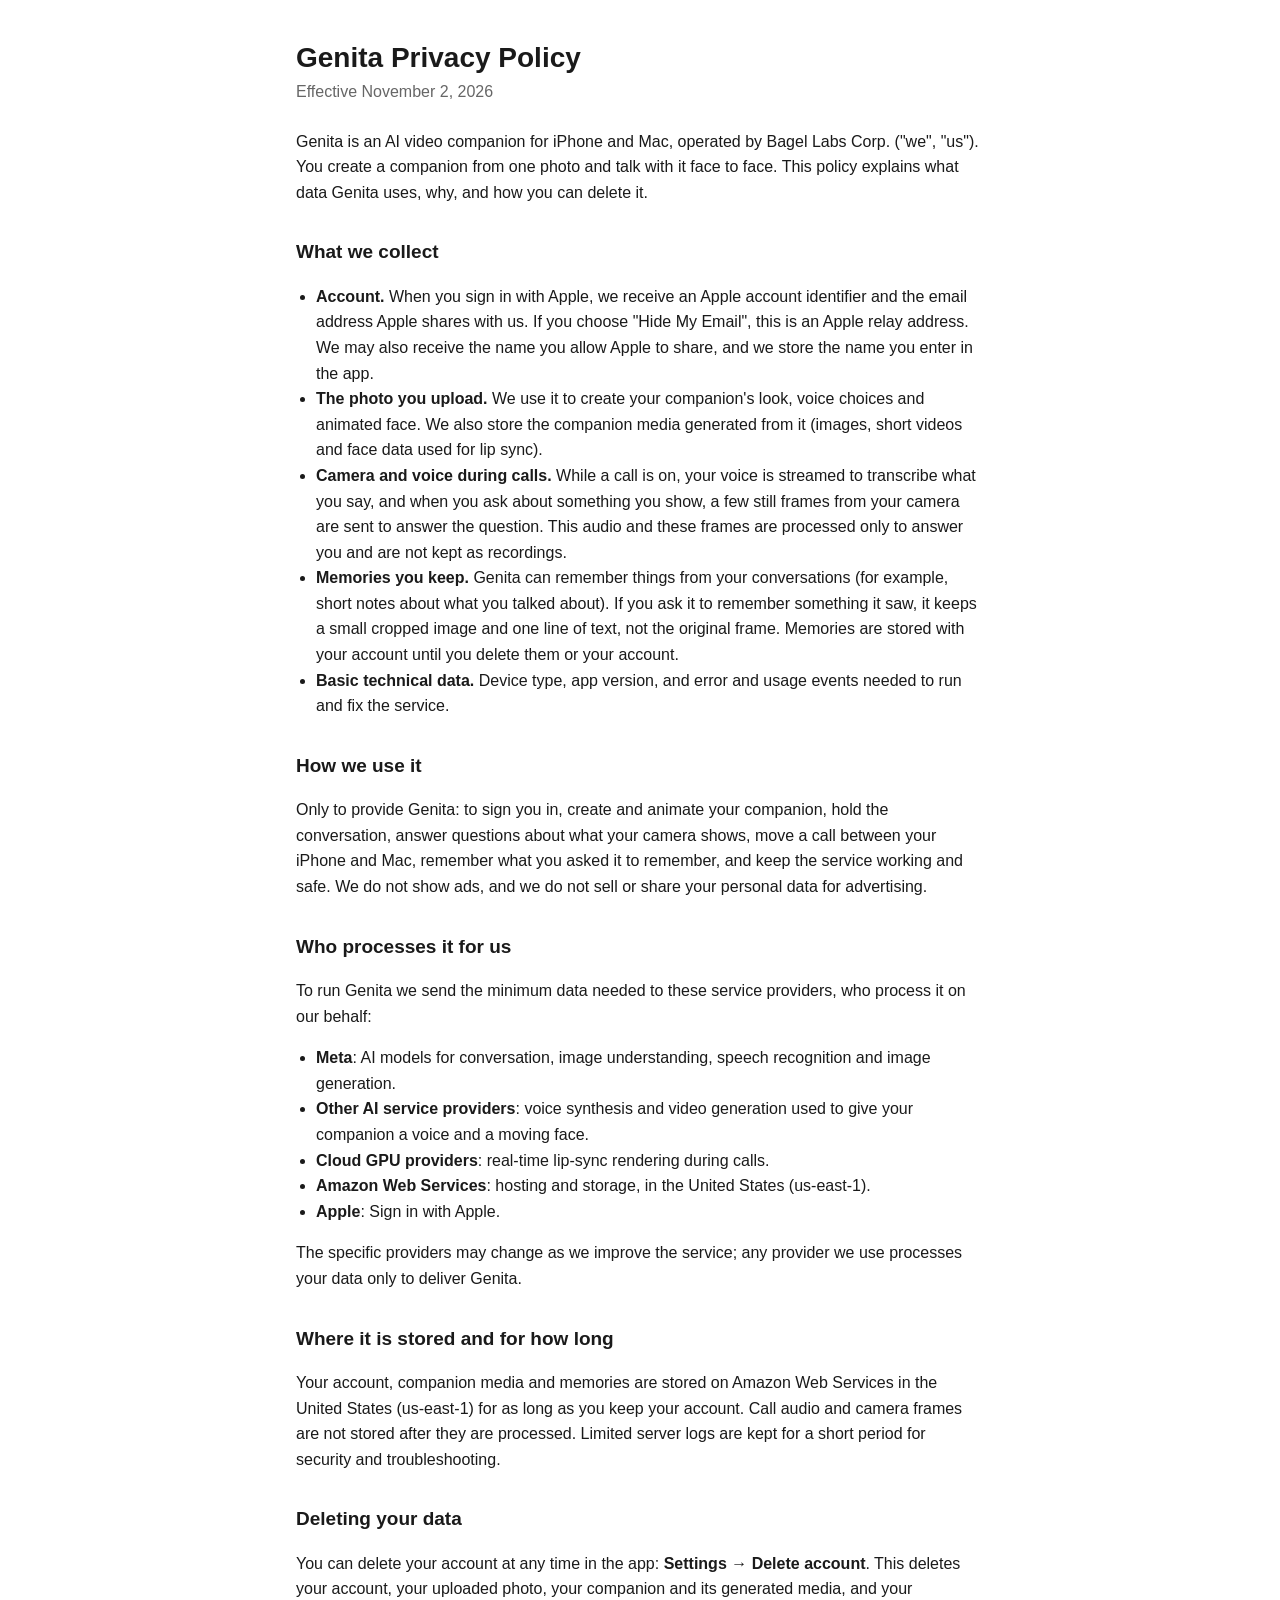
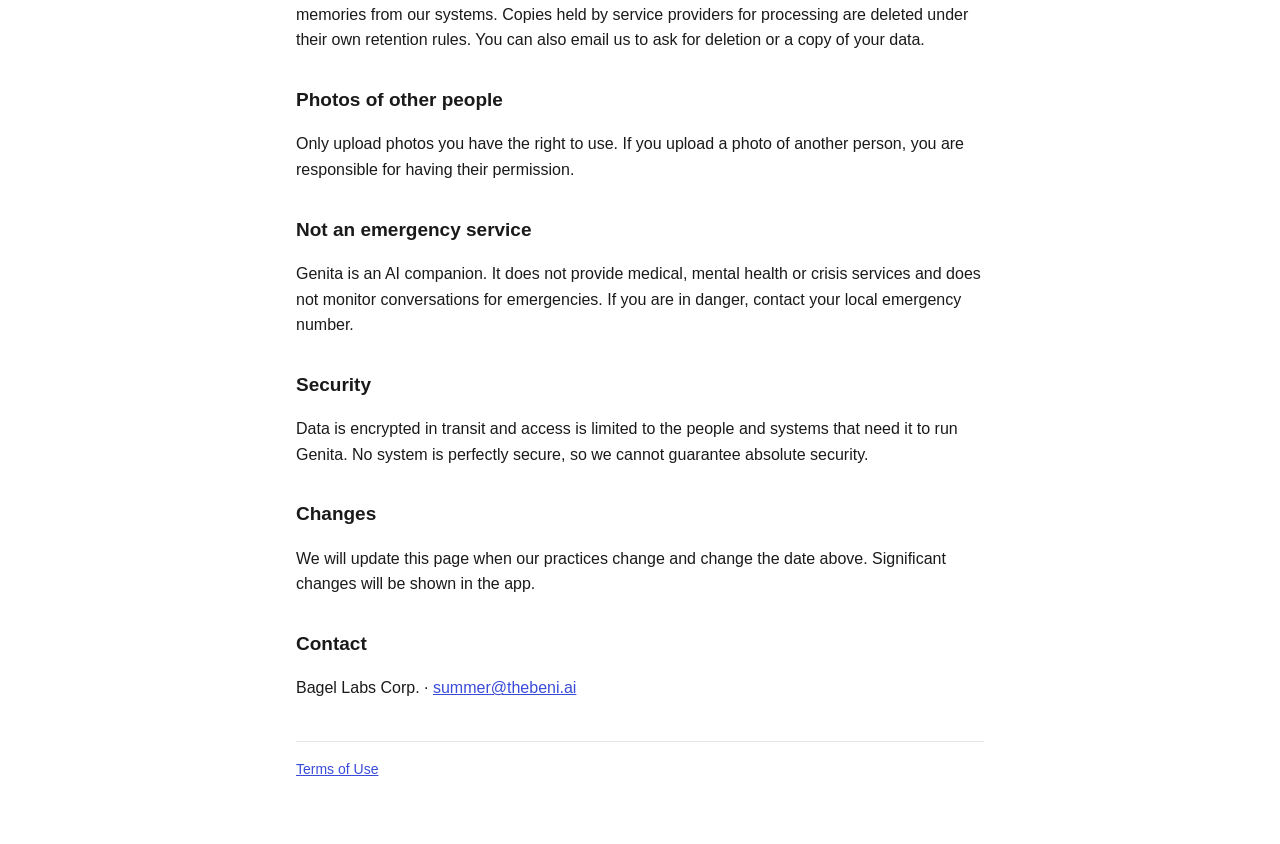
==== privacy/index.html @ 3ca84581 "Genita privacy policy and terms of use Co-Authored-By: Claude Opus 5.5 <noreply@anthropic.com>" ====
<!doctype html>
<html lang="en">
<head>
<meta charset="utf-8">
<meta name="viewport" content="width=device-width, initial-scale=1">
<title>Genita Privacy Policy</title>
<link rel="stylesheet" href="../style.css">
</head>
<body>
<main>
<h1>Genita Privacy Policy</h1>
<p class="meta">Effective November 2, 2026</p>

<p>Genita is an AI video companion for iPhone and Mac, operated by Bagel Labs Corp. ("we", "us"). You create a companion from one photo and talk with it face to face. This policy explains what data Genita uses, why, and how you can delete it.</p>

<h2>What we collect</h2>
<ul>
<li><strong>Account.</strong> When you sign in with Apple, we receive an Apple account identifier and the email address Apple shares with us. If you choose "Hide My Email", this is an Apple relay address. We may also receive the name you allow Apple to share, and we store the name you enter in the app.</li>
<li><strong>The photo you upload.</strong> We use it to create your companion's look, voice choices and animated face. We also store the companion media generated from it (images, short videos and face data used for lip sync).</li>
<li><strong>Camera and voice during calls.</strong> While a call is on, your voice is streamed to transcribe what you say, and when you ask about something you show, a few still frames from your camera are sent to answer the question. This audio and these frames are processed only to answer you and are not kept as recordings.</li>
<li><strong>Memories you keep.</strong> Genita can remember things from your conversations (for example, short notes about what you talked about). If you ask it to remember something it saw, it keeps a small cropped image and one line of text, not the original frame. Memories are stored with your account until you delete them or your account.</li>
<li><strong>Basic technical data.</strong> Device type, app version, and error and usage events needed to run and fix the service.</li>
</ul>

<h2>How we use it</h2>
<p>Only to provide Genita: to sign you in, create and animate your companion, hold the conversation, answer questions about what your camera shows, move a call between your iPhone and Mac, remember what you asked it to remember, and keep the service working and safe. We do not show ads, and we do not sell or share your personal data for advertising.</p>

<h2>Who processes it for us</h2>
<p>To run Genita we send the minimum data needed to these service providers, who process it on our behalf:</p>
<ul>
<li><strong>Meta</strong>: AI models for conversation, image understanding, speech recognition and image generation.</li>
<li><strong>Other AI service providers</strong>: voice synthesis and video generation used to give your companion a voice and a moving face.</li>
<li><strong>Cloud GPU providers</strong>: real-time lip-sync rendering during calls.</li>
<li><strong>Amazon Web Services</strong>: hosting and storage, in the United States (us-east-1).</li>
<li><strong>Apple</strong>: Sign in with Apple.</li>
</ul>
<p>The specific providers may change as we improve the service; any provider we use processes your data only to deliver Genita.</p>

<h2>Where it is stored and for how long</h2>
<p>Your account, companion media and memories are stored on Amazon Web Services in the United States (us-east-1) for as long as you keep your account. Call audio and camera frames are not stored after they are processed. Limited server logs are kept for a short period for security and troubleshooting.</p>

<h2>Deleting your data</h2>
<p>You can delete your account at any time in the app: <strong>Settings &rarr; Delete account</strong>. This deletes your account, your uploaded photo, your companion and its generated media, and your memories from our systems. Copies held by service providers for processing are deleted under their own retention rules. You can also email us to ask for deletion or a copy of your data.</p>

<h2>Photos of other people</h2>
<p>Only upload photos you have the right to use. If you upload a photo of another person, you are responsible for having their permission.</p>

<h2>Not an emergency service</h2>
<p>Genita is an AI companion. It does not provide medical, mental health or crisis services and does not monitor conversations for emergencies. If you are in danger, contact your local emergency number.</p>

<h2>Security</h2>
<p>Data is encrypted in transit and access is limited to the people and systems that need it to run Genita. No system is perfectly secure, so we cannot guarantee absolute security.</p>

<h2>Changes</h2>
<p>We will update this page when our practices change and change the date above. Significant changes will be shown in the app.</p>

<h2>Contact</h2>
<p>Bagel Labs Corp. &middot; <a href="mailto:summer@thebeni.ai">summer@thebeni.ai</a></p>

<footer><a href="../terms/">Terms of Use</a></footer>
</main>
</body>
</html>
---- style.css ----
:root{--bg:#fff;--fg:#1a1a1a;--muted:#666;--line:#e5e5e5;--link:#3a4bd8}
@media (prefers-color-scheme:dark){:root{--bg:#111;--fg:#eee;--muted:#9a9a9a;--line:#2a2a2a;--link:#9aa6ff}}
*{box-sizing:border-box}
body{margin:0;background:var(--bg);color:var(--fg);font:16px/1.6 -apple-system,BlinkMacSystemFont,"Segoe UI",Helvetica,Arial,sans-serif}
main{max-width:720px;margin:0 auto;padding:40px 16px 64px}
h1{font-size:28px;line-height:1.25;margin:0 0 4px}
h2{font-size:19px;margin:32px 0 8px}
p,li{color:var(--fg)}
.meta{color:var(--muted);margin:0 0 24px}
ul{padding-left:20px}
a{color:var(--link)}
footer{border-top:1px solid var(--line);margin-top:40px;padding-top:16px;color:var(--muted);font-size:14px}
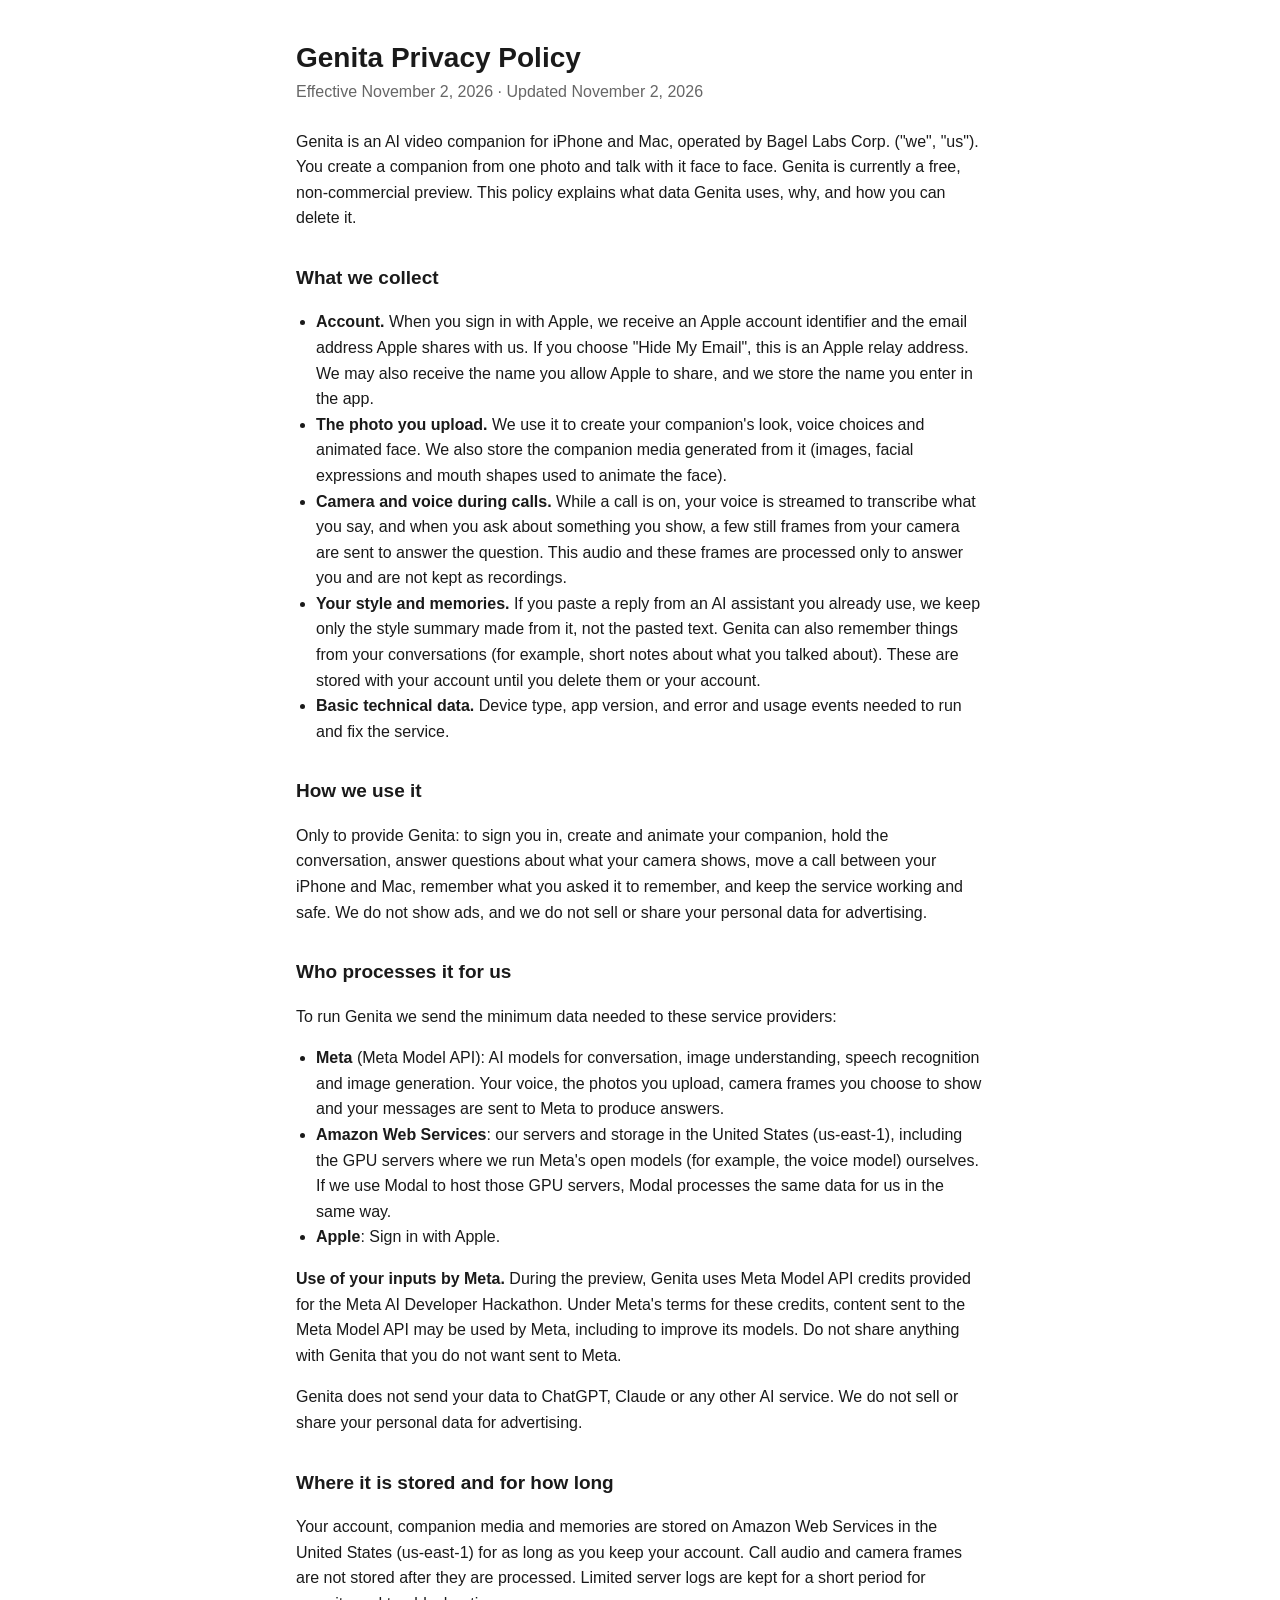
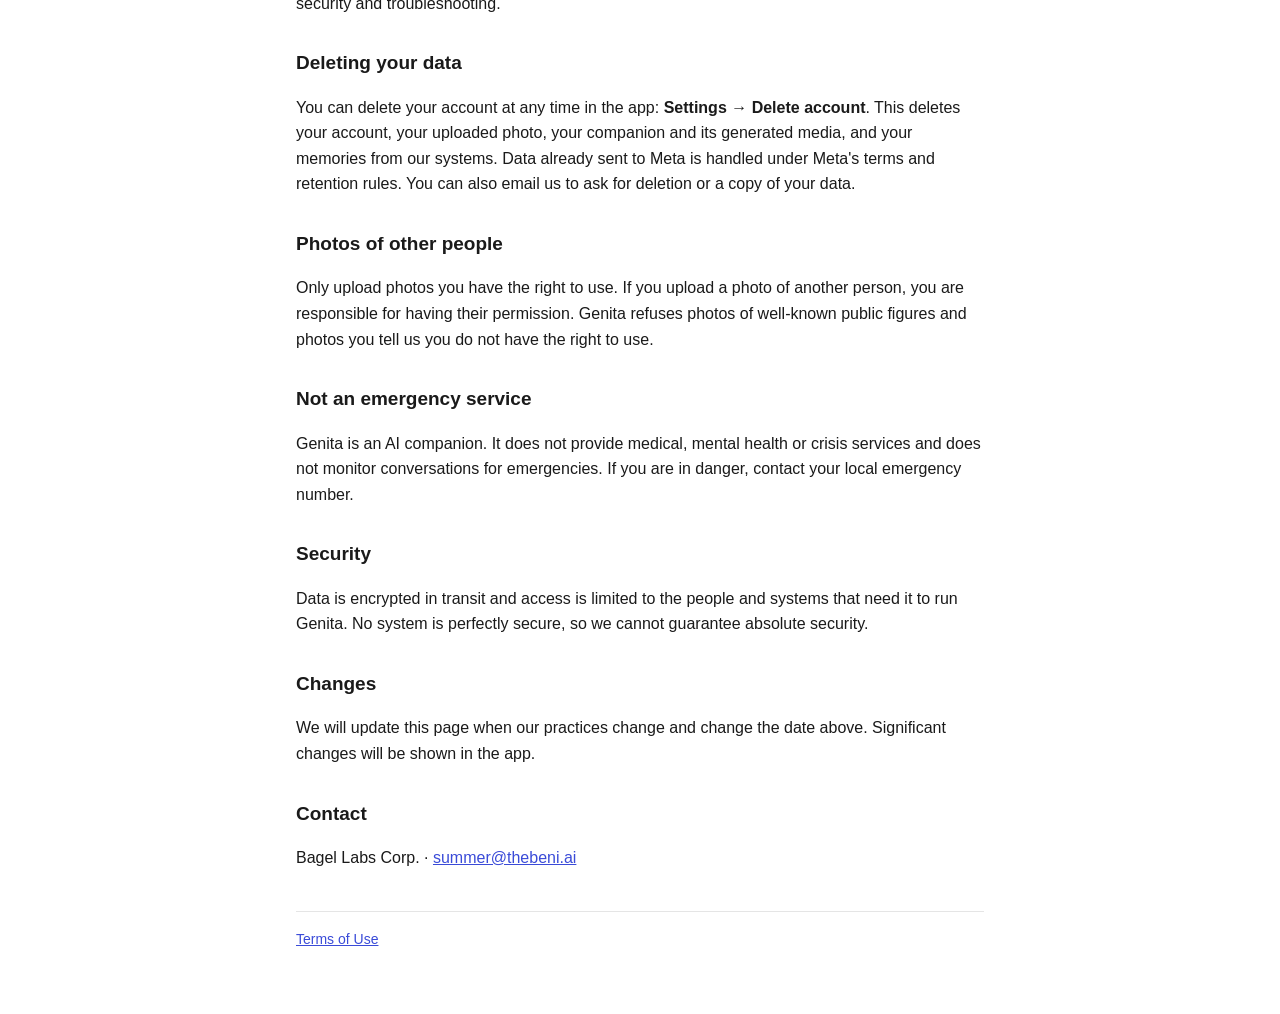
==== commit f4f111ab: "Update privacy and terms: Meta and our AWS as processors, credit data use, free non-commercial previ" ====
--- a/privacy/index.html
+++ b/privacy/index.html
@@ -9,16 +9,16 @@
 <body>
 <main>
 <h1>Genita Privacy Policy</h1>
-<p class="meta">Effective November 2, 2026</p>
+<p class="meta">Effective November 2, 2026 &middot; Updated November 2, 2026</p>
 
-<p>Genita is an AI video companion for iPhone and Mac, operated by Bagel Labs Corp. ("we", "us"). You create a companion from one photo and talk with it face to face. This policy explains what data Genita uses, why, and how you can delete it.</p>
+<p>Genita is an AI video companion for iPhone and Mac, operated by Bagel Labs Corp. ("we", "us"). You create a companion from one photo and talk with it face to face. Genita is currently a free, non-commercial preview. This policy explains what data Genita uses, why, and how you can delete it.</p>
 
 <h2>What we collect</h2>
 <ul>
 <li><strong>Account.</strong> When you sign in with Apple, we receive an Apple account identifier and the email address Apple shares with us. If you choose "Hide My Email", this is an Apple relay address. We may also receive the name you allow Apple to share, and we store the name you enter in the app.</li>
-<li><strong>The photo you upload.</strong> We use it to create your companion's look, voice choices and animated face. We also store the companion media generated from it (images, short videos and face data used for lip sync).</li>
+<li><strong>The photo you upload.</strong> We use it to create your companion's look, voice choices and animated face. We also store the companion media generated from it (images, facial expressions and mouth shapes used to animate the face).</li>
 <li><strong>Camera and voice during calls.</strong> While a call is on, your voice is streamed to transcribe what you say, and when you ask about something you show, a few still frames from your camera are sent to answer the question. This audio and these frames are processed only to answer you and are not kept as recordings.</li>
-<li><strong>Memories you keep.</strong> Genita can remember things from your conversations (for example, short notes about what you talked about). If you ask it to remember something it saw, it keeps a small cropped image and one line of text, not the original frame. Memories are stored with your account until you delete them or your account.</li>
+<li><strong>Your style and memories.</strong> If you paste a reply from an AI assistant you already use, we keep only the style summary made from it, not the pasted text. Genita can also remember things from your conversations (for example, short notes about what you talked about). These are stored with your account until you delete them or your account.</li>
 <li><strong>Basic technical data.</strong> Device type, app version, and error and usage events needed to run and fix the service.</li>
 </ul>
 
@@ -26,24 +26,23 @@
 <p>Only to provide Genita: to sign you in, create and animate your companion, hold the conversation, answer questions about what your camera shows, move a call between your iPhone and Mac, remember what you asked it to remember, and keep the service working and safe. We do not show ads, and we do not sell or share your personal data for advertising.</p>
 
 <h2>Who processes it for us</h2>
-<p>To run Genita we send the minimum data needed to these service providers, who process it on our behalf:</p>
+<p>To run Genita we send the minimum data needed to these service providers:</p>
 <ul>
-<li><strong>Meta</strong>: AI models for conversation, image understanding, speech recognition and image generation.</li>
-<li><strong>Other AI service providers</strong>: voice synthesis and video generation used to give your companion a voice and a moving face.</li>
-<li><strong>Cloud GPU providers</strong>: real-time lip-sync rendering during calls.</li>
-<li><strong>Amazon Web Services</strong>: hosting and storage, in the United States (us-east-1).</li>
+<li><strong>Meta</strong> (Meta Model API): AI models for conversation, image understanding, speech recognition and image generation. Your voice, the photos you upload, camera frames you choose to show and your messages are sent to Meta to produce answers.</li>
+<li><strong>Amazon Web Services</strong>: our servers and storage in the United States (us-east-1), including the GPU servers where we run Meta's open models (for example, the voice model) ourselves. If we use Modal to host those GPU servers, Modal processes the same data for us in the same way.</li>
 <li><strong>Apple</strong>: Sign in with Apple.</li>
 </ul>
-<p>The specific providers may change as we improve the service; any provider we use processes your data only to deliver Genita.</p>
+<p><strong>Use of your inputs by Meta.</strong> During the preview, Genita uses Meta Model API credits provided for the Meta AI Developer Hackathon. Under Meta's terms for these credits, content sent to the Meta Model API may be used by Meta, including to improve its models. Do not share anything with Genita that you do not want sent to Meta.</p>
+<p>Genita does not send your data to ChatGPT, Claude or any other AI service. We do not sell or share your personal data for advertising.</p>
 
 <h2>Where it is stored and for how long</h2>
 <p>Your account, companion media and memories are stored on Amazon Web Services in the United States (us-east-1) for as long as you keep your account. Call audio and camera frames are not stored after they are processed. Limited server logs are kept for a short period for security and troubleshooting.</p>
 
 <h2>Deleting your data</h2>
-<p>You can delete your account at any time in the app: <strong>Settings &rarr; Delete account</strong>. This deletes your account, your uploaded photo, your companion and its generated media, and your memories from our systems. Copies held by service providers for processing are deleted under their own retention rules. You can also email us to ask for deletion or a copy of your data.</p>
+<p>You can delete your account at any time in the app: <strong>Settings &rarr; Delete account</strong>. This deletes your account, your uploaded photo, your companion and its generated media, and your memories from our systems. Data already sent to Meta is handled under Meta's terms and retention rules. You can also email us to ask for deletion or a copy of your data.</p>
 
 <h2>Photos of other people</h2>
-<p>Only upload photos you have the right to use. If you upload a photo of another person, you are responsible for having their permission.</p>
+<p>Only upload photos you have the right to use. If you upload a photo of another person, you are responsible for having their permission. Genita refuses photos of well-known public figures and photos you tell us you do not have the right to use.</p>
 
 <h2>Not an emergency service</h2>
 <p>Genita is an AI companion. It does not provide medical, mental health or crisis services and does not monitor conversations for emergencies. If you are in danger, contact your local emergency number.</p>
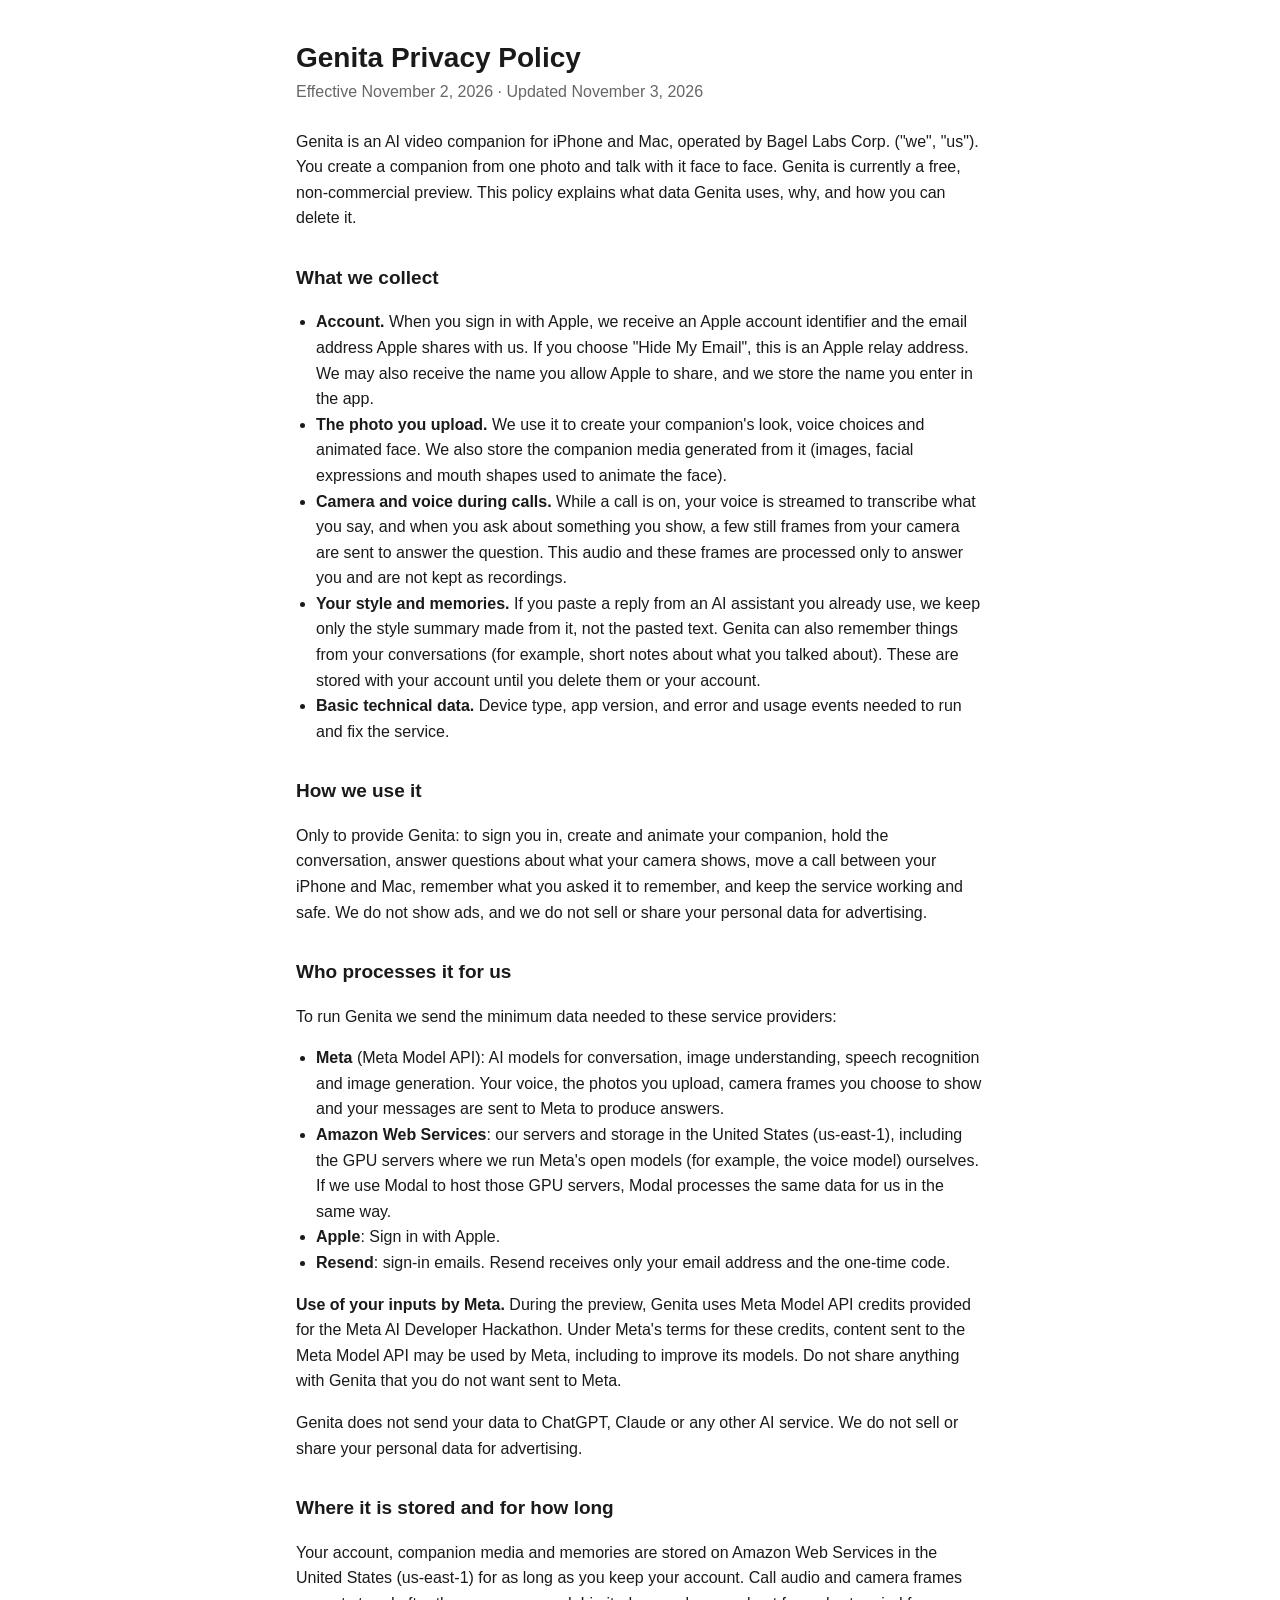
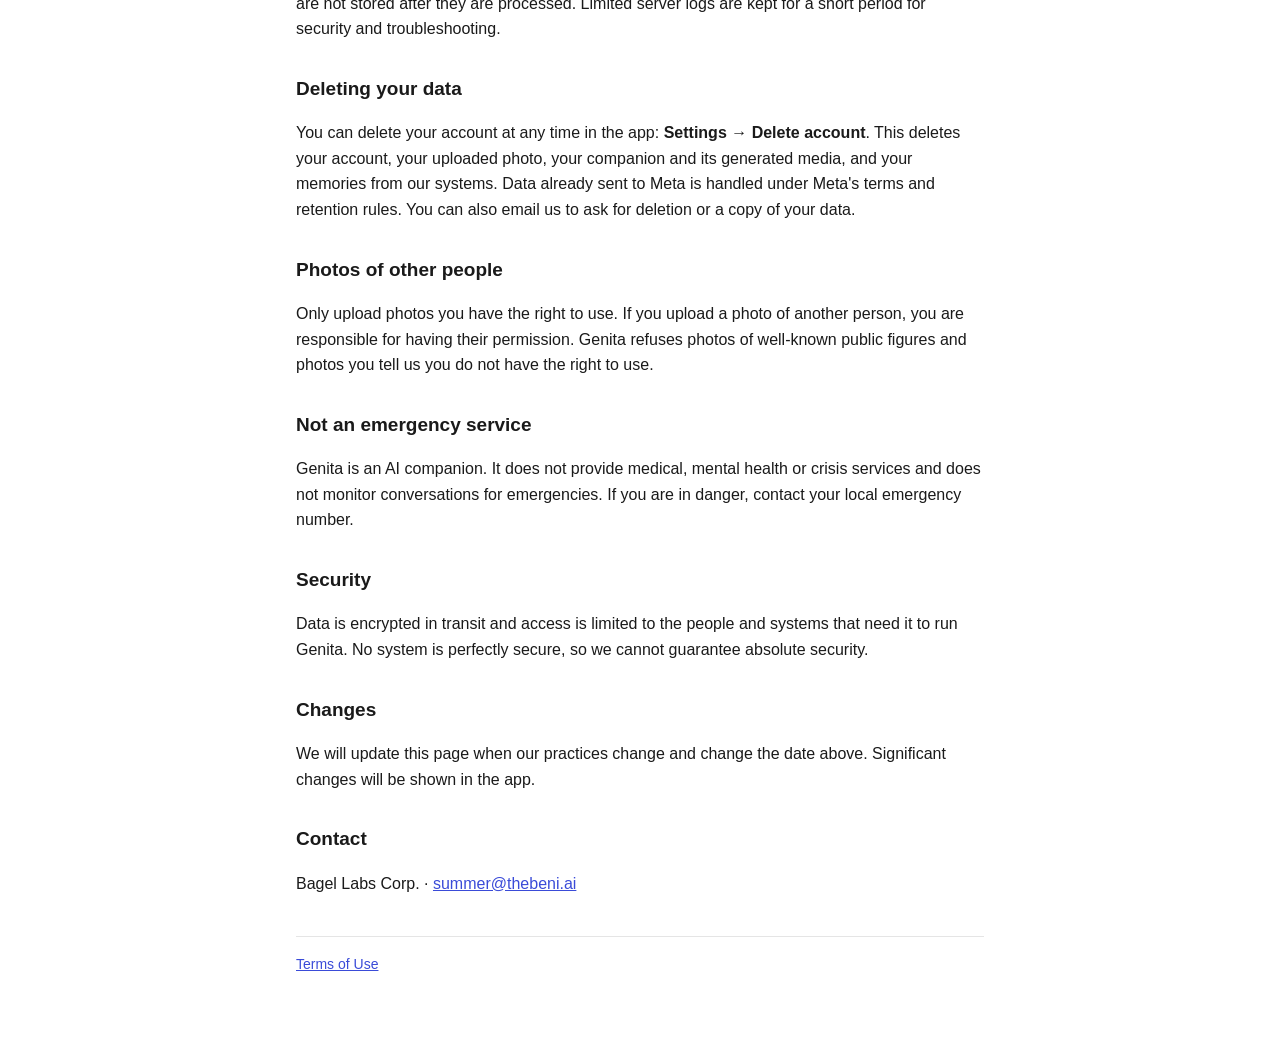
==== commit c0358027: "Privacy: add Resend (sign-in emails: email address and one-time code only)" ====
--- a/privacy/index.html
+++ b/privacy/index.html
@@ -9,7 +9,7 @@
 <body>
 <main>
 <h1>Genita Privacy Policy</h1>
-<p class="meta">Effective November 2, 2026 &middot; Updated November 2, 2026</p>
+<p class="meta">Effective November 2, 2026 &middot; Updated November 3, 2026</p>
 
 <p>Genita is an AI video companion for iPhone and Mac, operated by Bagel Labs Corp. ("we", "us"). You create a companion from one photo and talk with it face to face. Genita is currently a free, non-commercial preview. This policy explains what data Genita uses, why, and how you can delete it.</p>
 
@@ -31,6 +31,7 @@
 <li><strong>Meta</strong> (Meta Model API): AI models for conversation, image understanding, speech recognition and image generation. Your voice, the photos you upload, camera frames you choose to show and your messages are sent to Meta to produce answers.</li>
 <li><strong>Amazon Web Services</strong>: our servers and storage in the United States (us-east-1), including the GPU servers where we run Meta's open models (for example, the voice model) ourselves. If we use Modal to host those GPU servers, Modal processes the same data for us in the same way.</li>
 <li><strong>Apple</strong>: Sign in with Apple.</li>
+<li><strong>Resend</strong>: sign-in emails. Resend receives only your email address and the one-time code.</li>
 </ul>
 <p><strong>Use of your inputs by Meta.</strong> During the preview, Genita uses Meta Model API credits provided for the Meta AI Developer Hackathon. Under Meta's terms for these credits, content sent to the Meta Model API may be used by Meta, including to improve its models. Do not share anything with Genita that you do not want sent to Meta.</p>
 <p>Genita does not send your data to ChatGPT, Claude or any other AI service. We do not sell or share your personal data for advertising.</p>
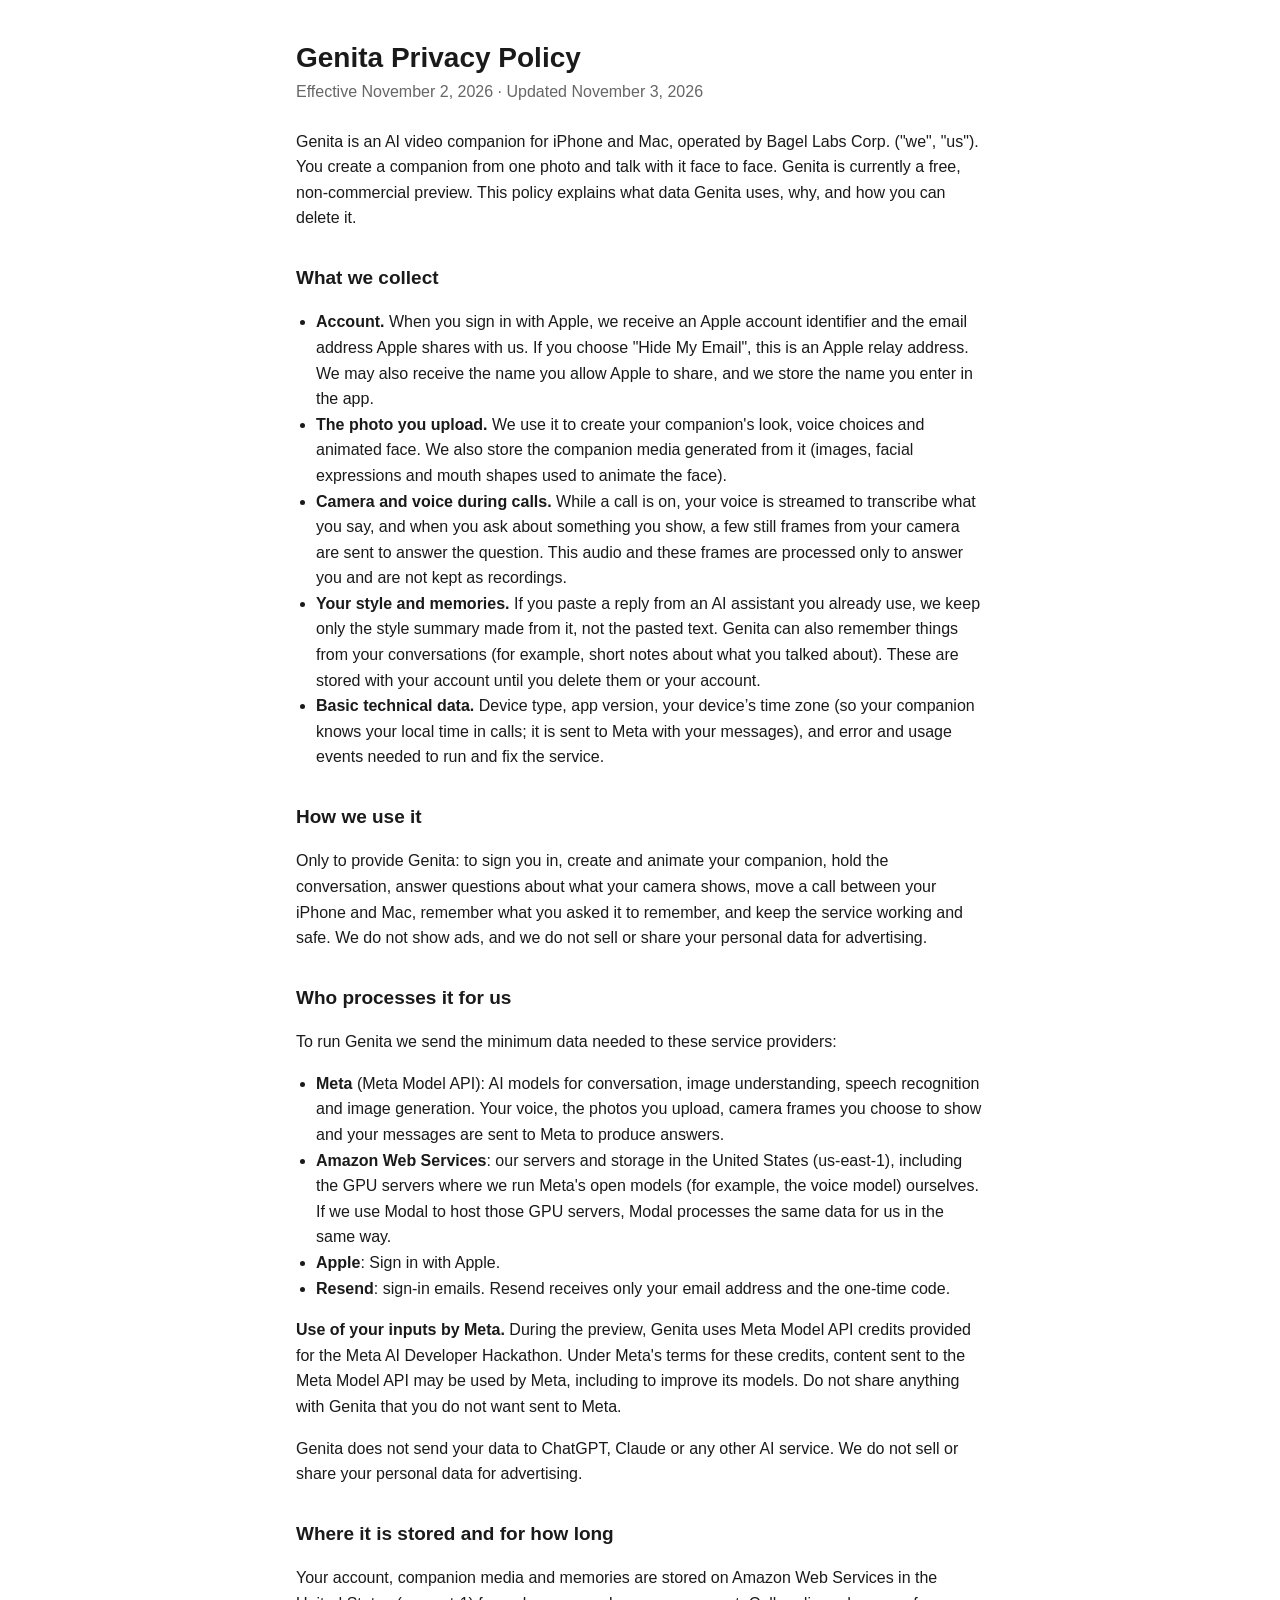
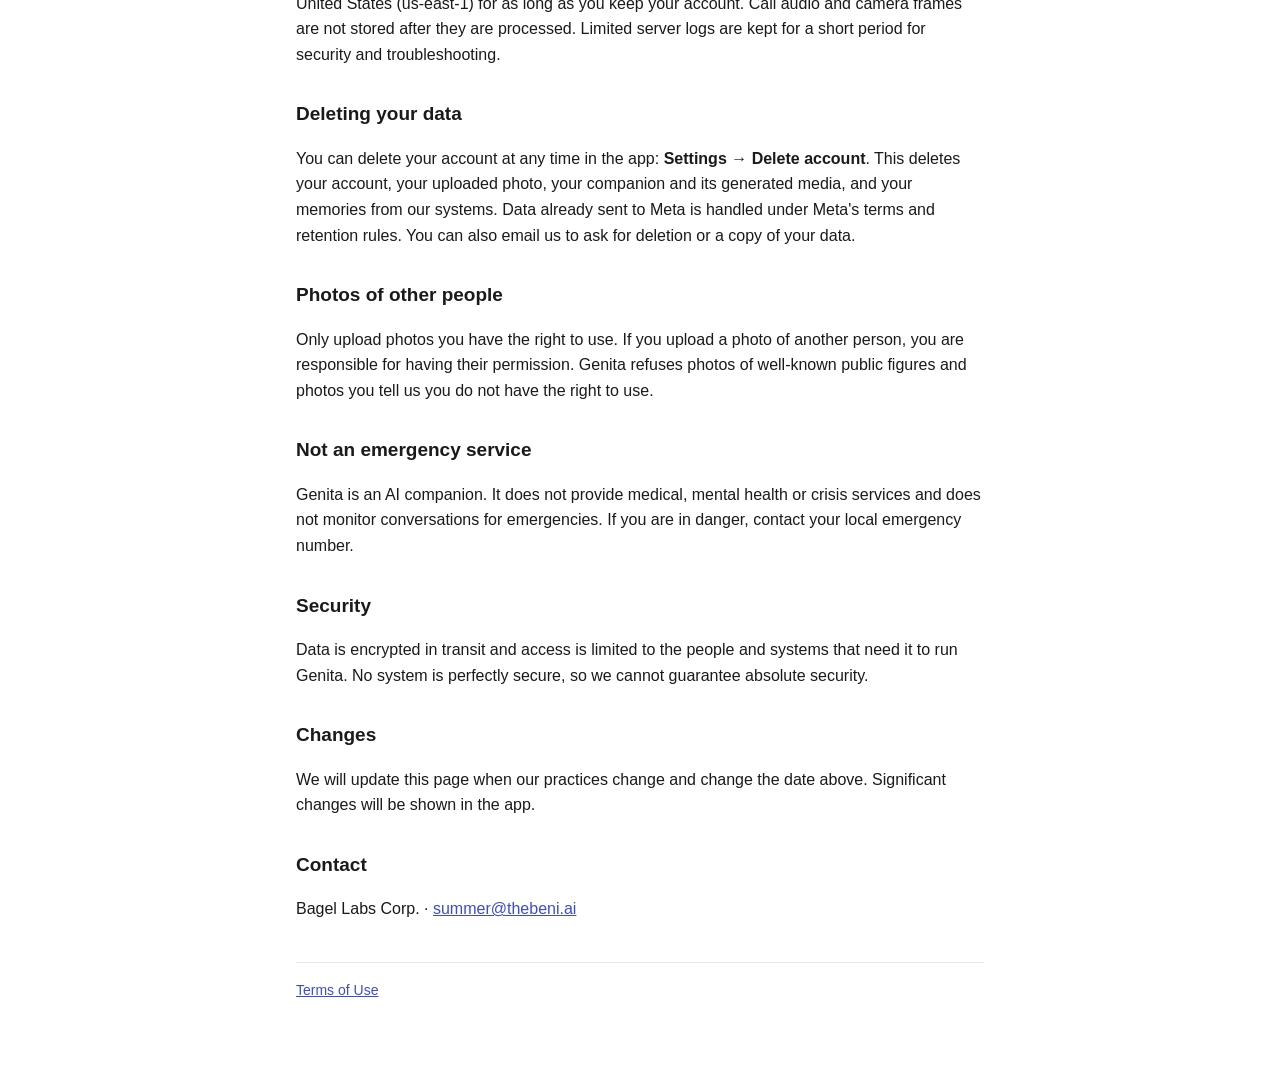
==== commit 7f9605c3: "privacy: disclose the device time zone sent with calls (audit AU-96) Co-Authored-By: Claude Opus 5.5" ====
--- a/privacy/index.html
+++ b/privacy/index.html
@@ -19,7 +19,7 @@
 <li><strong>The photo you upload.</strong> We use it to create your companion's look, voice choices and animated face. We also store the companion media generated from it (images, facial expressions and mouth shapes used to animate the face).</li>
 <li><strong>Camera and voice during calls.</strong> While a call is on, your voice is streamed to transcribe what you say, and when you ask about something you show, a few still frames from your camera are sent to answer the question. This audio and these frames are processed only to answer you and are not kept as recordings.</li>
 <li><strong>Your style and memories.</strong> If you paste a reply from an AI assistant you already use, we keep only the style summary made from it, not the pasted text. Genita can also remember things from your conversations (for example, short notes about what you talked about). These are stored with your account until you delete them or your account.</li>
-<li><strong>Basic technical data.</strong> Device type, app version, and error and usage events needed to run and fix the service.</li>
+<li><strong>Basic technical data.</strong> Device type, app version, your device&rsquo;s time zone (so your companion knows your local time in calls; it is sent to Meta with your messages), and error and usage events needed to run and fix the service.</li>
 </ul>
 
 <h2>How we use it</h2>
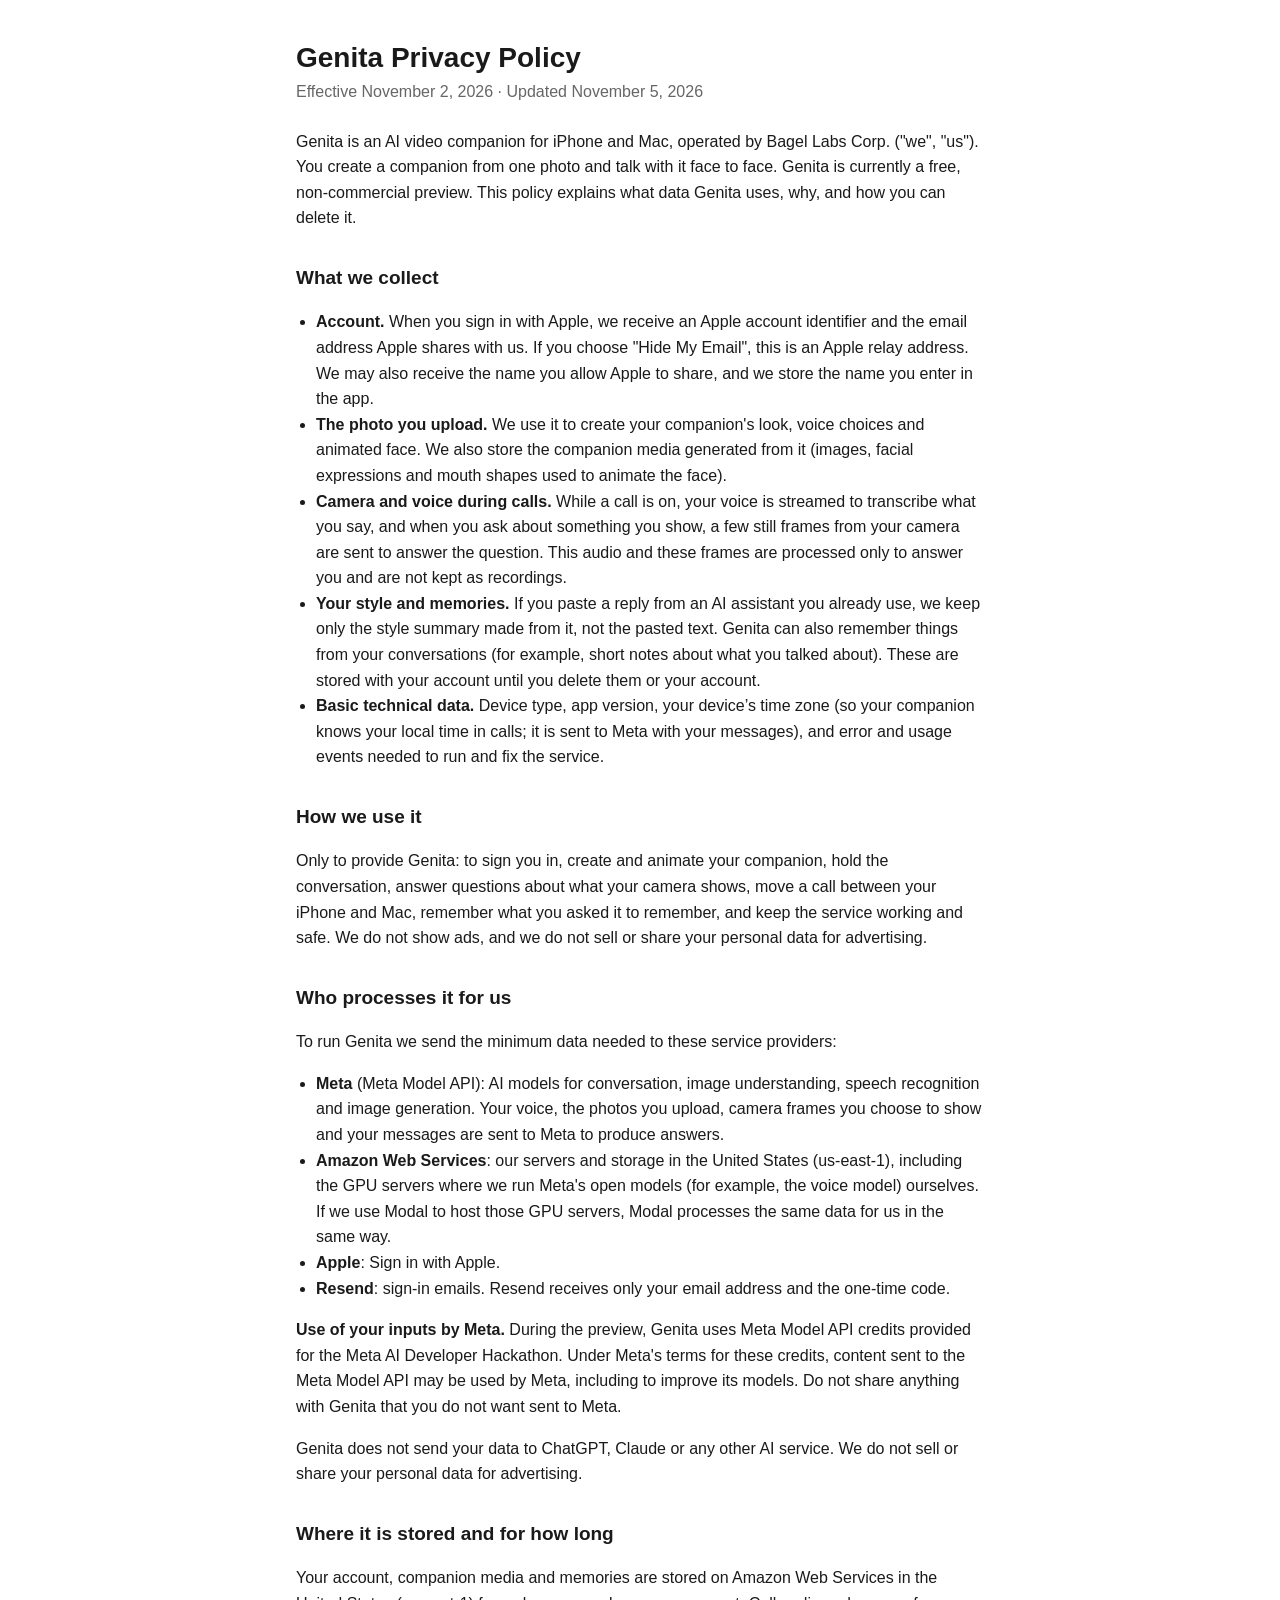
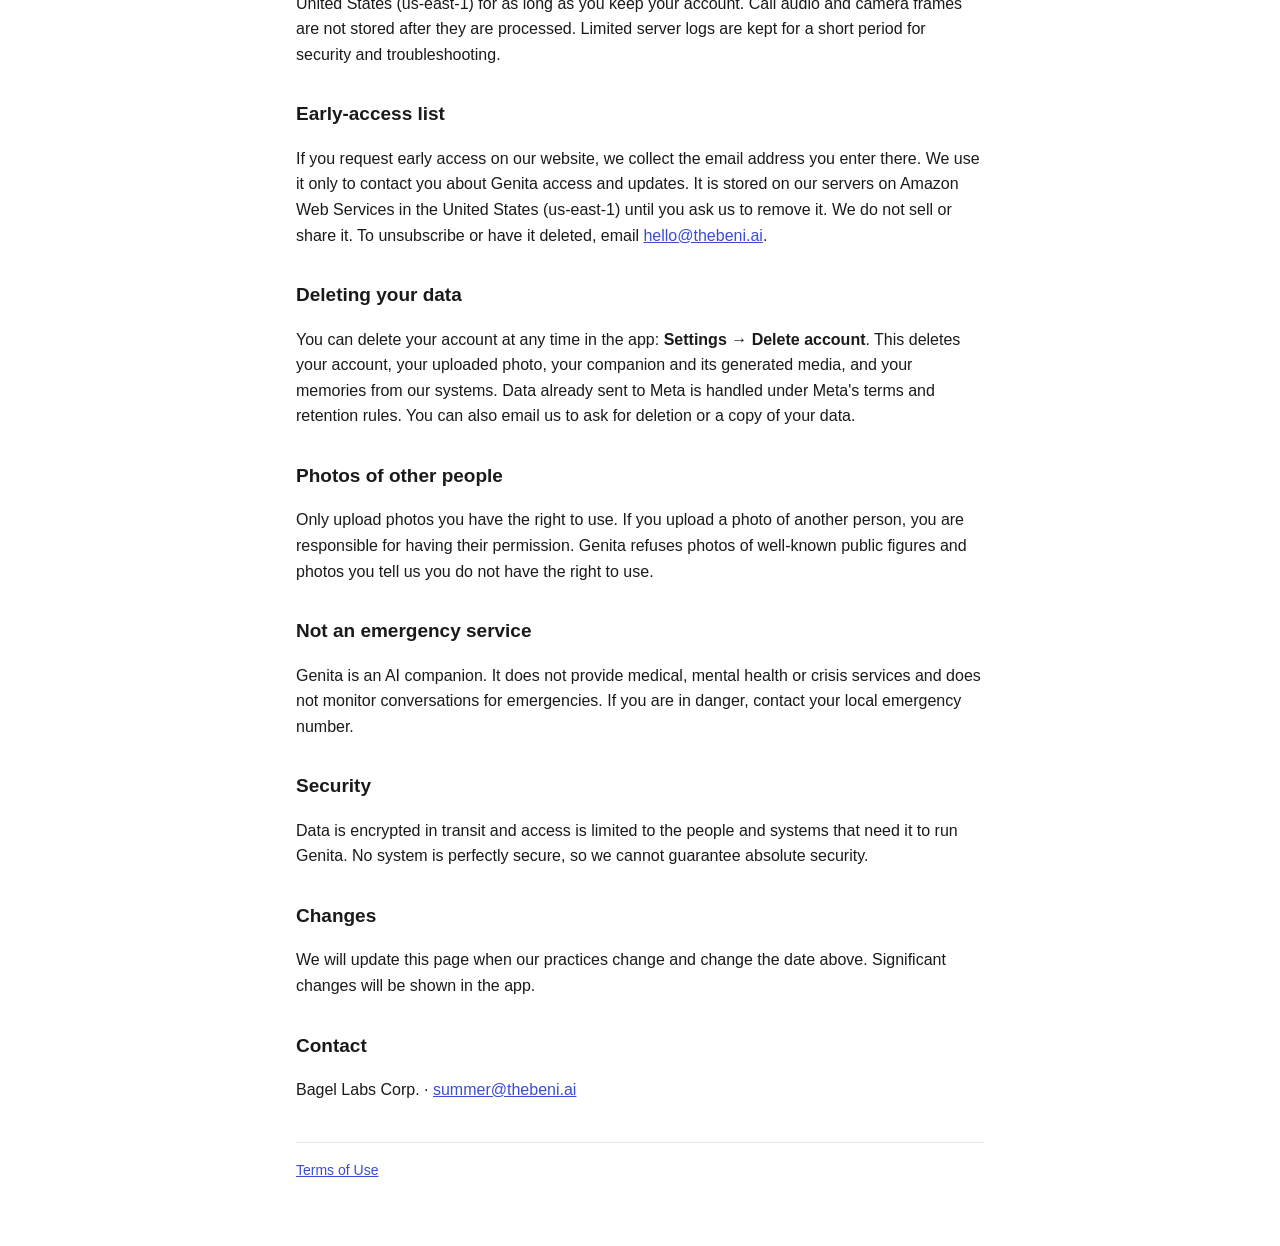
==== commit 5a2f3a89: "privacy: early-access email list section, updated Nov 5 Co-Authored-By: Claude Opus 5.5 <noreply@ant" ====
--- a/privacy/index.html
+++ b/privacy/index.html
@@ -9,7 +9,7 @@
 <body>
 <main>
 <h1>Genita Privacy Policy</h1>
-<p class="meta">Effective November 2, 2026 &middot; Updated November 3, 2026</p>
+<p class="meta">Effective November 2, 2026 &middot; Updated November 5, 2026</p>
 
 <p>Genita is an AI video companion for iPhone and Mac, operated by Bagel Labs Corp. ("we", "us"). You create a companion from one photo and talk with it face to face. Genita is currently a free, non-commercial preview. This policy explains what data Genita uses, why, and how you can delete it.</p>
 
@@ -39,6 +39,9 @@
 <h2>Where it is stored and for how long</h2>
 <p>Your account, companion media and memories are stored on Amazon Web Services in the United States (us-east-1) for as long as you keep your account. Call audio and camera frames are not stored after they are processed. Limited server logs are kept for a short period for security and troubleshooting.</p>
 
+<h2>Early-access list</h2>
+<p>If you request early access on our website, we collect the email address you enter there. We use it only to contact you about Genita access and updates. It is stored on our servers on Amazon Web Services in the United States (us-east-1) until you ask us to remove it. We do not sell or share it. To unsubscribe or have it deleted, email <a href="mailto:hello@thebeni.ai">hello@thebeni.ai</a>.</p>
+
 <h2>Deleting your data</h2>
 <p>You can delete your account at any time in the app: <strong>Settings &rarr; Delete account</strong>. This deletes your account, your uploaded photo, your companion and its generated media, and your memories from our systems. Data already sent to Meta is handled under Meta's terms and retention rules. You can also email us to ask for deletion or a copy of your data.</p>
 
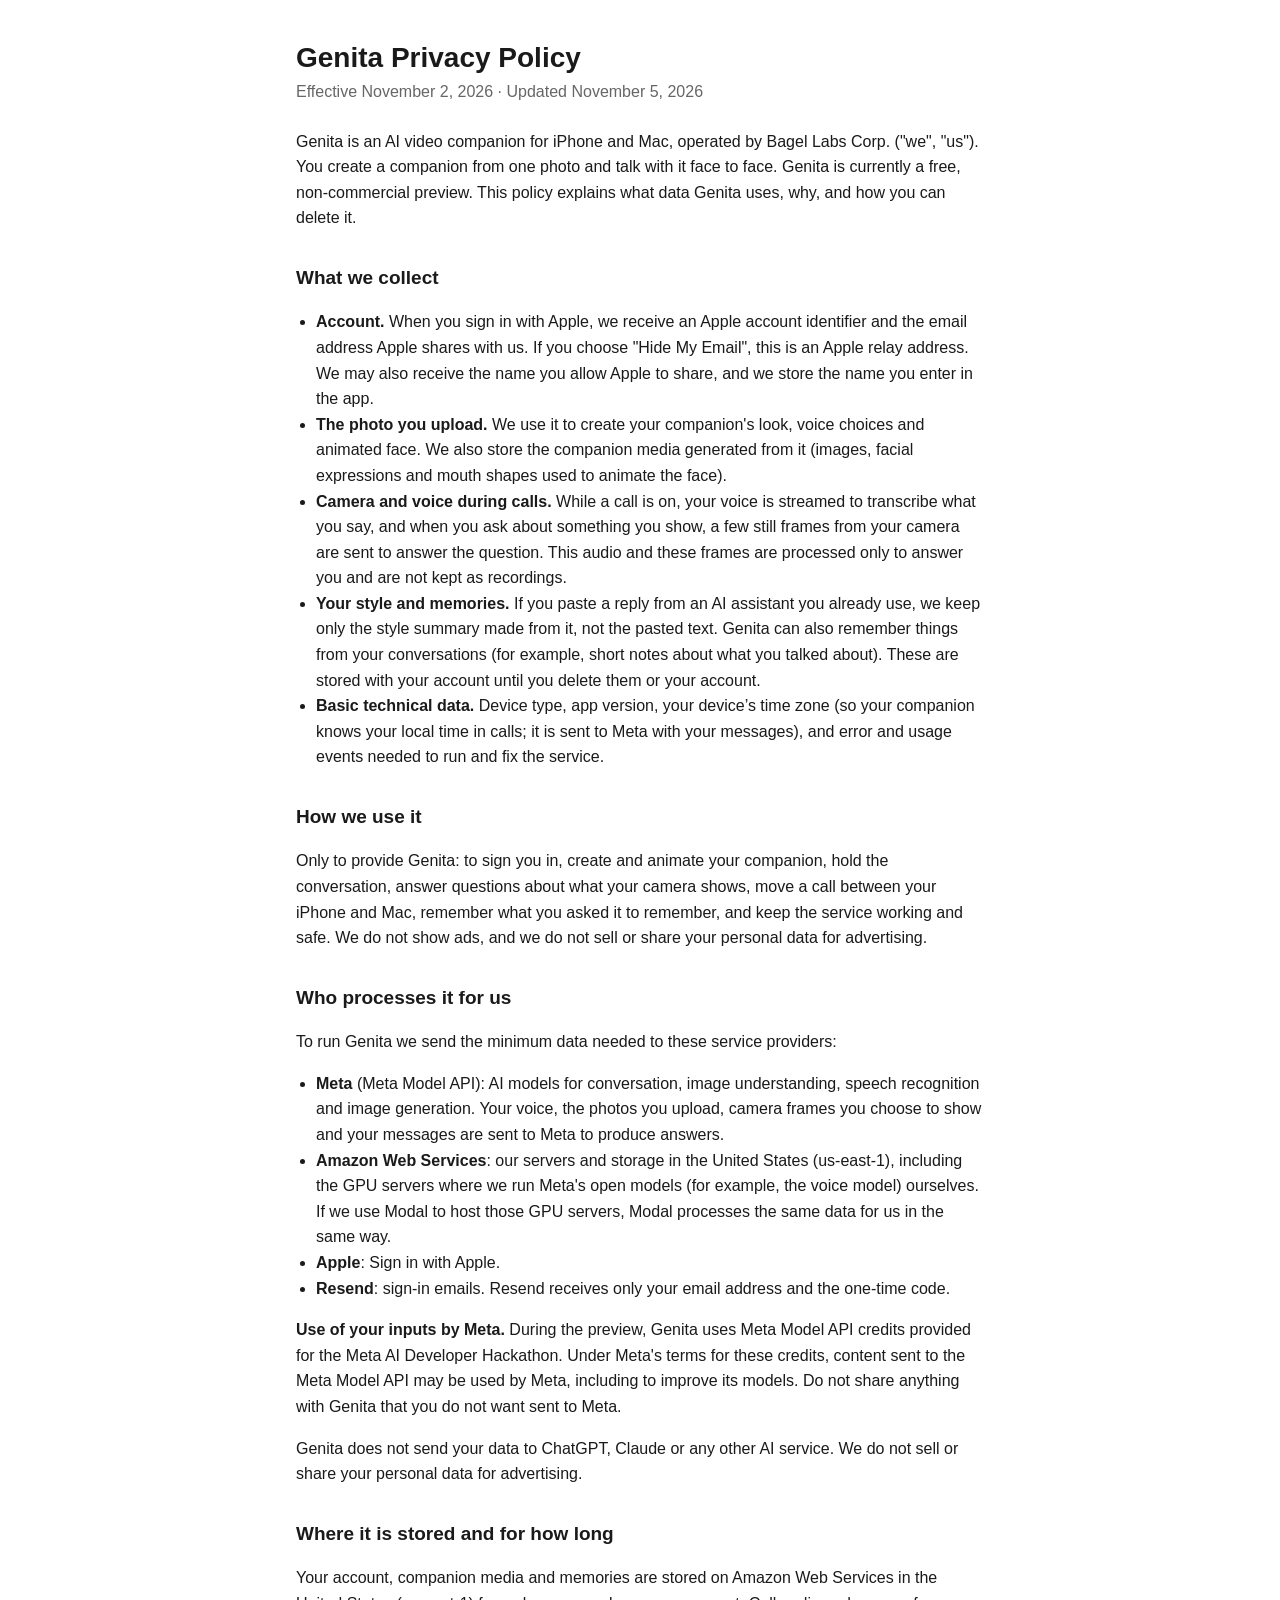
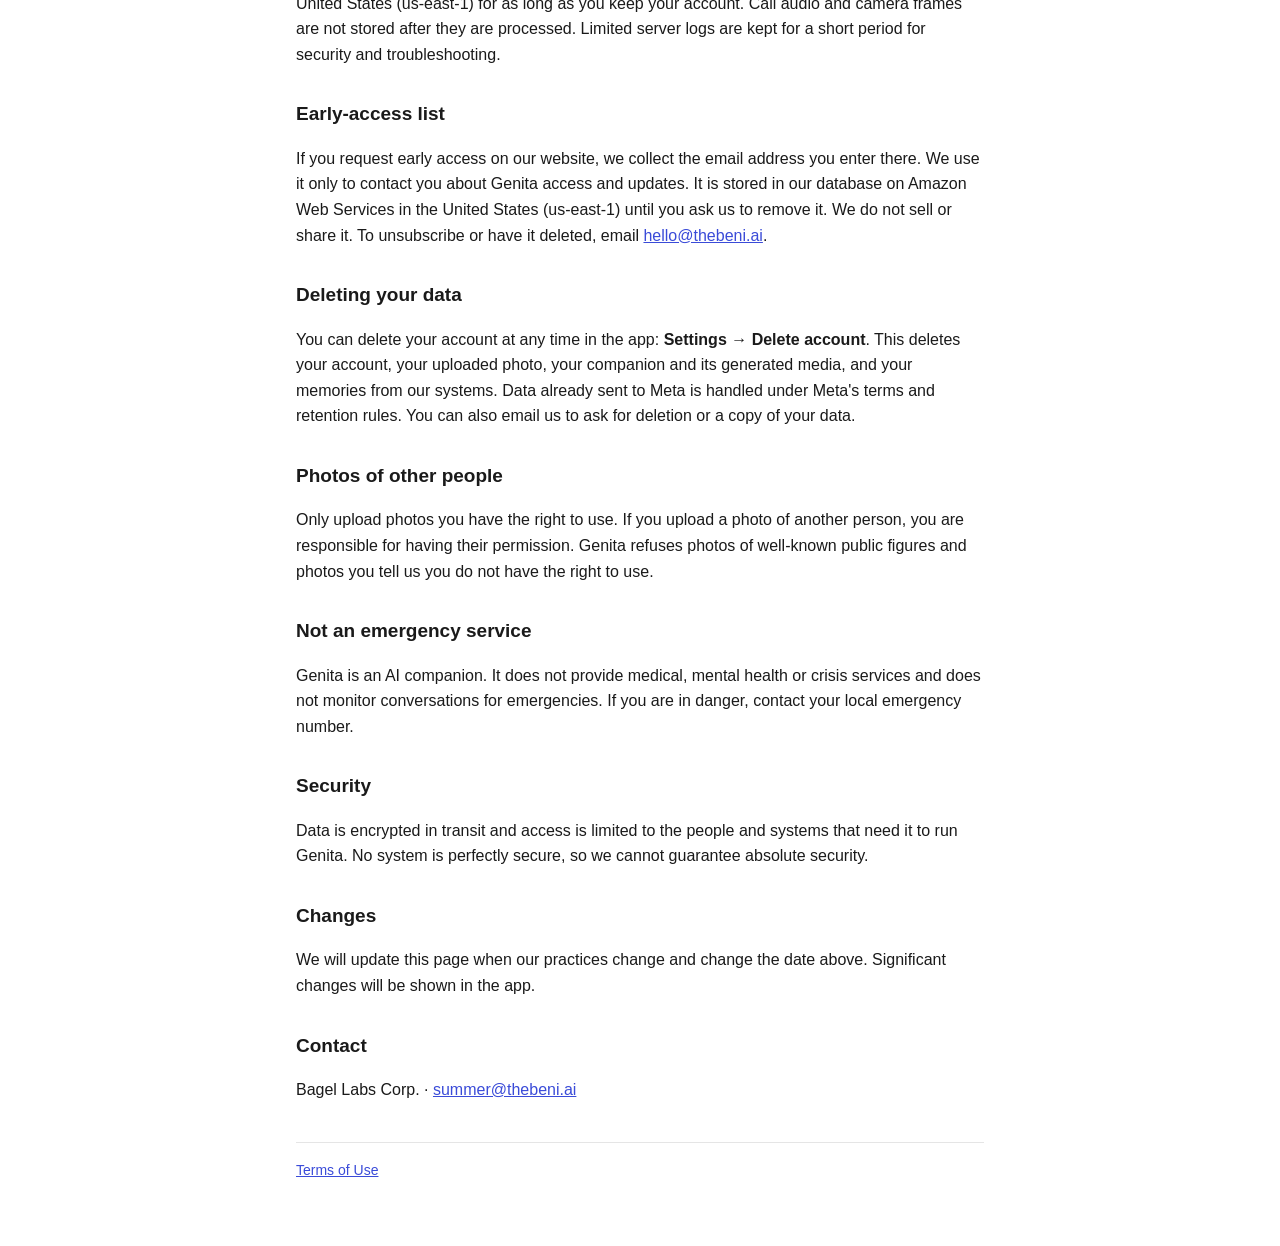
==== commit 3669b1d2: "privacy: early-access list is stored in our database on AWS Co-Authored-By: Claude Opus 5.5 <noreply" ====
--- a/privacy/index.html
+++ b/privacy/index.html
@@ -40,7 +40,7 @@
 <p>Your account, companion media and memories are stored on Amazon Web Services in the United States (us-east-1) for as long as you keep your account. Call audio and camera frames are not stored after they are processed. Limited server logs are kept for a short period for security and troubleshooting.</p>
 
 <h2>Early-access list</h2>
-<p>If you request early access on our website, we collect the email address you enter there. We use it only to contact you about Genita access and updates. It is stored on our servers on Amazon Web Services in the United States (us-east-1) until you ask us to remove it. We do not sell or share it. To unsubscribe or have it deleted, email <a href="mailto:hello@thebeni.ai">hello@thebeni.ai</a>.</p>
+<p>If you request early access on our website, we collect the email address you enter there. We use it only to contact you about Genita access and updates. It is stored in our database on Amazon Web Services in the United States (us-east-1) until you ask us to remove it. We do not sell or share it. To unsubscribe or have it deleted, email <a href="mailto:hello@thebeni.ai">hello@thebeni.ai</a>.</p>
 
 <h2>Deleting your data</h2>
 <p>You can delete your account at any time in the app: <strong>Settings &rarr; Delete account</strong>. This deletes your account, your uploaded photo, your companion and its generated media, and your memories from our systems. Data already sent to Meta is handled under Meta's terms and retention rules. You can also email us to ask for deletion or a copy of your data.</p>
